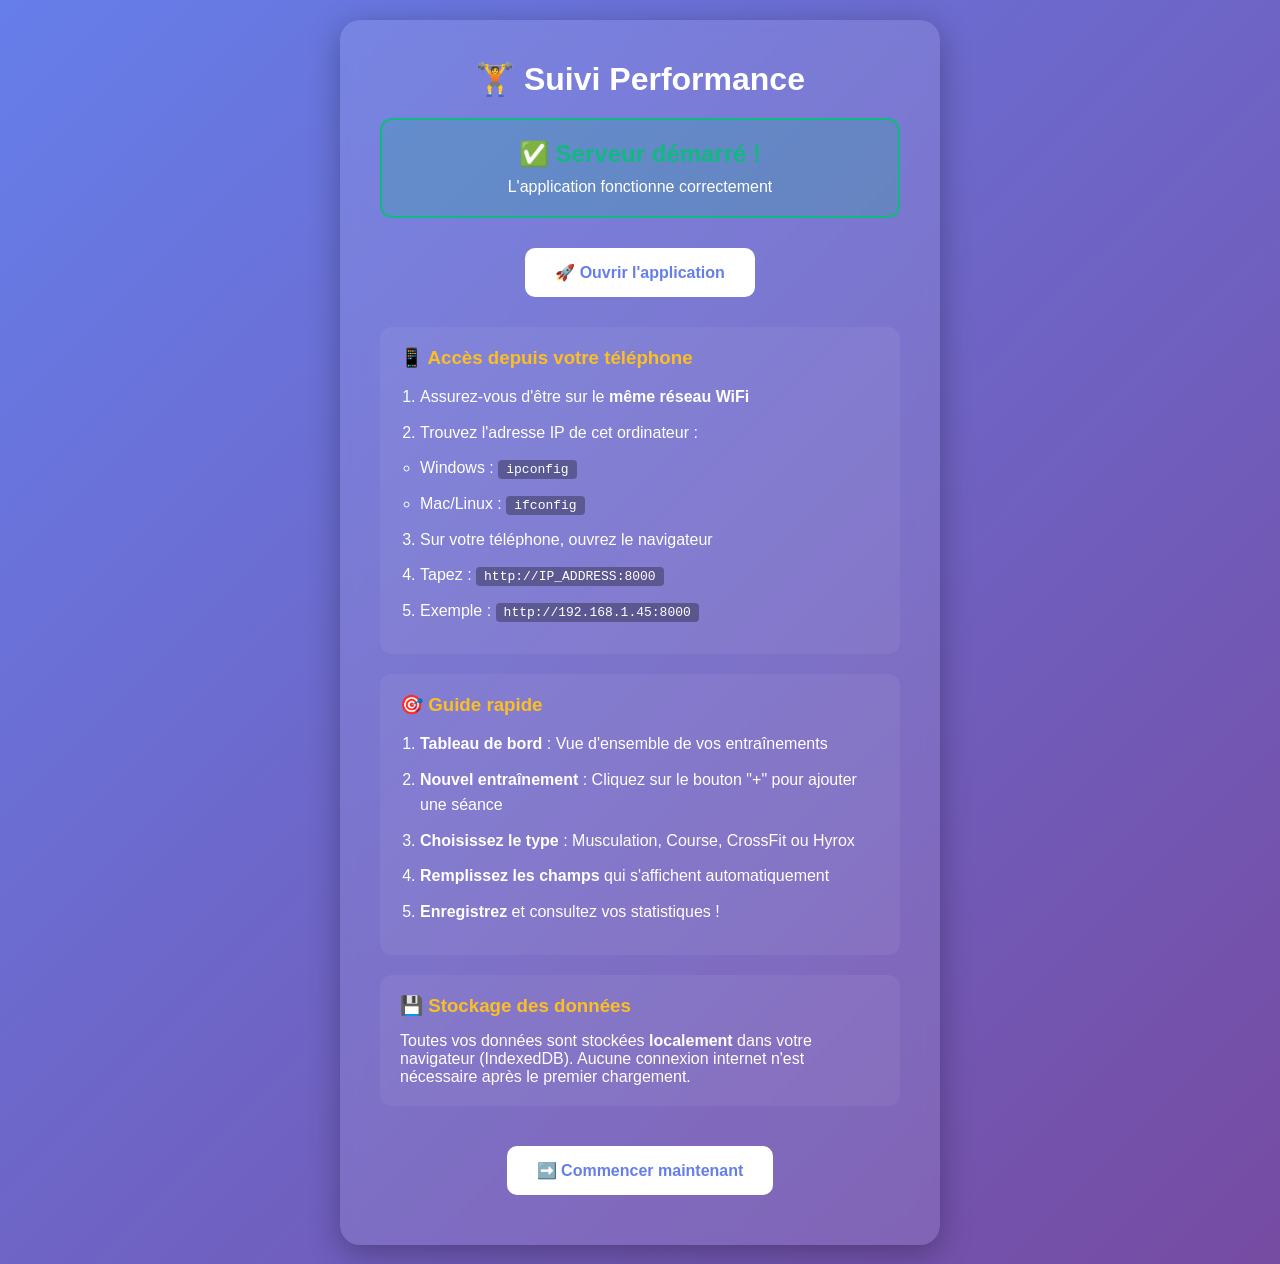
==== aide.html @ dca55467 "Ajouter fichiers d'aide et de lancement - start.sh : Script de démarrage automatique du serveur - TE" ====
<!DOCTYPE html>
<html lang="fr">
<head>
    <meta charset="UTF-8">
    <meta name="viewport" content="width=device-width, initial-scale=1.0">
    <title>Aide - Suivi Performance</title>
    <style>
        * {
            margin: 0;
            padding: 0;
            box-sizing: border-box;
        }
        body {
            font-family: -apple-system, BlinkMacSystemFont, 'Segoe UI', Roboto, sans-serif;
            background: linear-gradient(135deg, #667eea 0%, #764ba2 100%);
            color: white;
            min-height: 100vh;
            padding: 20px;
            display: flex;
            align-items: center;
            justify-content: center;
        }
        .container {
            max-width: 600px;
            background: rgba(255, 255, 255, 0.1);
            backdrop-filter: blur(10px);
            border-radius: 20px;
            padding: 40px;
            box-shadow: 0 8px 32px rgba(0, 0, 0, 0.3);
        }
        h1 {
            font-size: 32px;
            margin-bottom: 20px;
            text-align: center;
        }
        .status {
            background: rgba(16, 185, 129, 0.2);
            border: 2px solid #10b981;
            border-radius: 12px;
            padding: 20px;
            margin: 20px 0;
            text-align: center;
        }
        .status h2 {
            color: #10b981;
            margin-bottom: 10px;
        }
        .btn {
            display: inline-block;
            background: white;
            color: #667eea;
            padding: 15px 30px;
            border-radius: 10px;
            text-decoration: none;
            font-weight: 600;
            margin: 10px;
            transition: transform 0.2s;
        }
        .btn:hover {
            transform: scale(1.05);
        }
        .instructions {
            background: rgba(255, 255, 255, 0.05);
            border-radius: 12px;
            padding: 20px;
            margin: 20px 0;
        }
        .instructions h3 {
            margin-bottom: 15px;
            color: #fbbf24;
        }
        .instructions ol {
            margin-left: 20px;
        }
        .instructions li {
            margin: 10px 0;
            line-height: 1.6;
        }
        code {
            background: rgba(0, 0, 0, 0.3);
            padding: 2px 8px;
            border-radius: 4px;
            font-family: monospace;
        }
        .center {
            text-align: center;
        }
    </style>
</head>
<body>
    <div class="container">
        <h1>🏋️ Suivi Performance</h1>

        <div class="status">
            <h2>✅ Serveur démarré !</h2>
            <p>L'application fonctionne correctement</p>
        </div>

        <div class="center">
            <a href="/" class="btn">🚀 Ouvrir l'application</a>
        </div>

        <div class="instructions">
            <h3>📱 Accès depuis votre téléphone</h3>
            <ol>
                <li>Assurez-vous d'être sur le <strong>même réseau WiFi</strong></li>
                <li>Trouvez l'adresse IP de cet ordinateur :
                    <ul style="margin: 10px 0;">
                        <li>Windows : <code>ipconfig</code></li>
                        <li>Mac/Linux : <code>ifconfig</code></li>
                    </ul>
                </li>
                <li>Sur votre téléphone, ouvrez le navigateur</li>
                <li>Tapez : <code>http://IP_ADDRESS:8000</code></li>
                <li>Exemple : <code>http://192.168.1.45:8000</code></li>
            </ol>
        </div>

        <div class="instructions">
            <h3>🎯 Guide rapide</h3>
            <ol>
                <li><strong>Tableau de bord</strong> : Vue d'ensemble de vos entraînements</li>
                <li><strong>Nouvel entraînement</strong> : Cliquez sur le bouton "+" pour ajouter une séance</li>
                <li><strong>Choisissez le type</strong> : Musculation, Course, CrossFit ou Hyrox</li>
                <li><strong>Remplissez les champs</strong> qui s'affichent automatiquement</li>
                <li><strong>Enregistrez</strong> et consultez vos statistiques !</li>
            </ol>
        </div>

        <div class="instructions">
            <h3>💾 Stockage des données</h3>
            <p>Toutes vos données sont stockées <strong>localement</strong> dans votre navigateur (IndexedDB).
            Aucune connexion internet n'est nécessaire après le premier chargement.</p>
        </div>

        <div class="center" style="margin-top: 30px;">
            <a href="/" class="btn">➡️ Commencer maintenant</a>
        </div>
    </div>

    <script>
        // Auto-redirect après 5 secondes
        setTimeout(() => {
            const urlParams = new URLSearchParams(window.location.search);
            if (!urlParams.has('noredirect')) {
                window.location.href = '/';
            }
        }, 10000);
    </script>
</body>
</html>
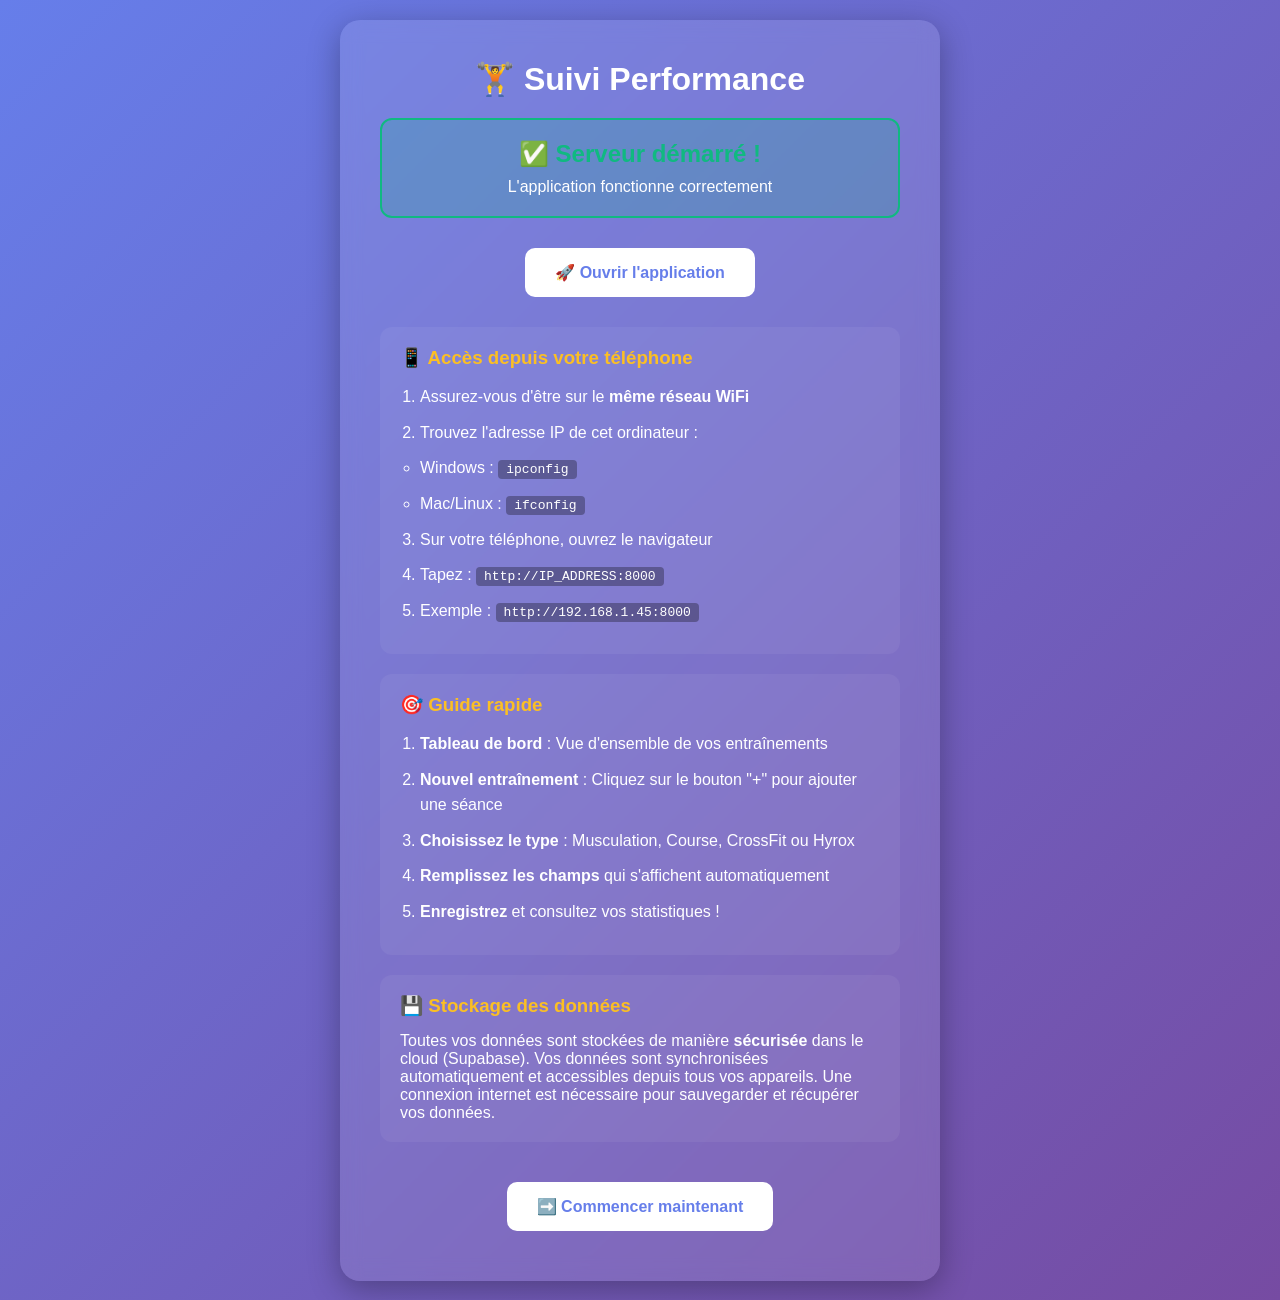
==== commit 8a79d3d6: "Feat: Garantie de persistance complète avec Supabase SUPPRESSION COMPLÈTE du code IndexedDB obsolète" ====
--- a/aide.html
+++ b/aide.html
@@ -129,8 +129,9 @@
 
         <div class="instructions">
             <h3>💾 Stockage des données</h3>
-            <p>Toutes vos données sont stockées <strong>localement</strong> dans votre navigateur (IndexedDB).
-            Aucune connexion internet n'est nécessaire après le premier chargement.</p>
+            <p>Toutes vos données sont stockées de manière <strong>sécurisée</strong> dans le cloud (Supabase).
+            Vos données sont synchronisées automatiquement et accessibles depuis tous vos appareils.
+            Une connexion internet est nécessaire pour sauvegarder et récupérer vos données.</p>
         </div>
 
         <div class="center" style="margin-top: 30px;">
